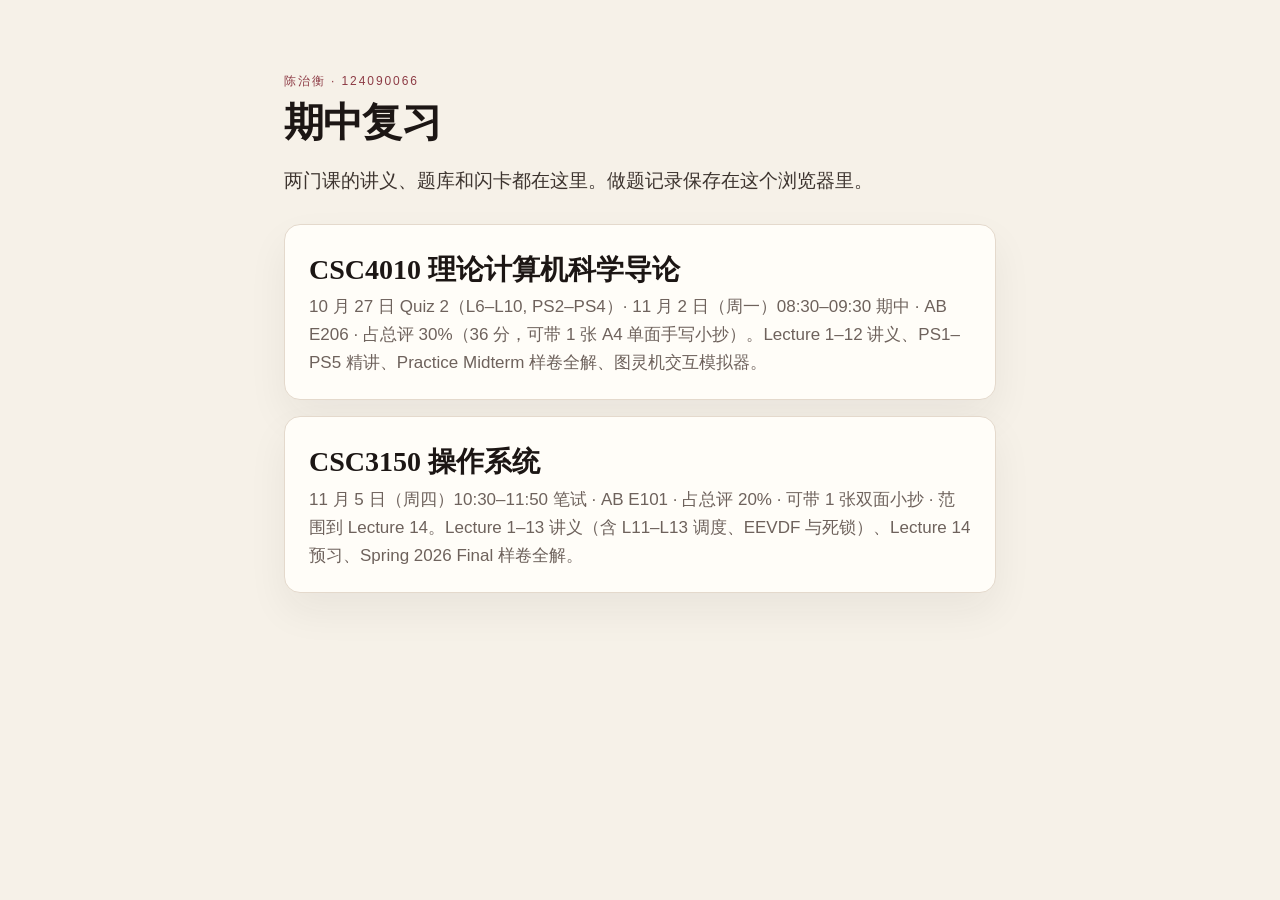
==== index.html @ 6d979951 "Midterm review site for CSC4010 and CSC3150 - CSC4010: Lecture 1-12 notes, PS1-PS5, Practice Midterm" ====
<!DOCTYPE html>
<html lang="zh-CN">
<head>
  <meta charset="utf-8">
  <meta name="viewport" content="width=device-width, initial-scale=1">
  <title>期中复习</title>
  <link rel="stylesheet" href="shared/site.css">
  <style>
    .hub { max-width: 760px; margin: 0 auto; padding: 72px 24px; }
    .hub h1 { font-size: 40px; }
    .hub .row { display: grid; gap: 16px; margin-top: 28px; }
    .hub a.card { display: block; text-decoration: none; padding: 22px 24px; }
    .hub a.card:hover { border-color: var(--ink); }
    .hub a.card b { display: block; font-family: var(--serif); font-size: 28px; }
    .hub a.card span { color: var(--muted); }
  </style>
</head>
<body>
  <main class="hub">
    <p class="kicker">陈治衡 · 124090066</p>
    <h1>期中复习</h1>
    <p class="lede">两门课的讲义、题库和闪卡都在这里。做题记录保存在这个浏览器里。</p>
    <div class="row">
      <a class="card" href="4010/"><b>CSC4010 理论计算机科学导论</b><span>10 月 27 日 Quiz 2（L6–L10, PS2–PS4）· 11 月 2 日（周一）08:30–09:30 期中 · AB E206 · 占总评 30%（36 分，可带 1 张 A4 单面手写小抄）。Lecture 1–12 讲义、PS1–PS5 精讲、Practice Midterm 样卷全解、图灵机交互模拟器。</span></a>
      <a class="card" href="3150/"><b>CSC3150 操作系统</b><span>11 月 5 日（周四）10:30–11:50 笔试 · AB E101 · 占总评 20% · 可带 1 张双面小抄 · 范围到 Lecture 14。Lecture 1–13 讲义（含 L11–L13 调度、EEVDF 与死锁）、Lecture 14 预习、Spring 2026 Final 样卷全解。</span></a>
    </div>
  </main>
</body>
</html>
---- shared/site.css ----
:root {
  --ink: #1c1614;
  --muted: #6e625c;
  --paper: #f6f1e8;
  --paper-2: #fffdf8;
  --line: #e4d9cc;
  --rail: #241c1a;
  --rail-2: #322824;
  --cream: #f3eee6;
  --wine: #8d3b45;
  --wine-soft: #f8ecec;
  --moss: #2c5c50;
  --moss-soft: #e6f1ed;
  --amber: #8a5a12;
  --amber-soft: #f8f1e2;
  --serif: "Iowan Old Style", Palatino, "Palatino Linotype", "Songti SC", "STSong", serif;
  --sans: "Avenir Next", "PingFang SC", "Hiragino Sans GB", "Noto Sans SC", sans-serif;
  --mono: "SF Mono", "IBM Plex Mono", ui-monospace, monospace;
  --shadow: 0 18px 40px rgba(36, 28, 26, 0.06);
}

* { box-sizing: border-box; }
html { scroll-behavior: smooth; }
body {
  margin: 0;
  color: var(--ink);
  background: var(--paper);
  font-family: var(--sans);
  font-size: 17px;
  line-height: 1.65;
}
button, input { font: inherit; }
a { color: inherit; }
.katex { font-size: 1.05em; }

.topbar {
  position: sticky;
  top: 0;
  z-index: 20;
  display: flex;
  align-items: center;
  gap: 18px;
  min-height: 64px;
  padding: 10px 22px;
  background: var(--rail);
  color: var(--cream);
}
.brand {
  display: flex;
  flex-direction: column;
  min-width: 180px;
}
.brand b {
  font-family: var(--serif);
  font-size: 18px;
  font-weight: 600;
  letter-spacing: 0.01em;
}
.brand span { color: #cbbfb6; font-size: 12px; letter-spacing: 0.04em; }
.brand a { color: #f2d2a2; }
.countdown {
  margin-left: auto;
  text-align: right;
}
.countdown strong {
  display: block;
  font-variant-numeric: tabular-nums;
  font-size: 18px;
  letter-spacing: 0.04em;
}
.countdown span { color: #cbbfb6; font-size: 12px; }
.seat {
  border: 1px solid rgba(243, 238, 230, 0.28);
  border-radius: 999px;
  padding: 6px 12px;
  font-size: 13px;
  letter-spacing: 0.04em;
}
.seat b { color: #f2d2a2; }

.shell { display: grid; grid-template-columns: 232px 1fr; min-height: calc(100vh - 64px); }
.nav {
  background: var(--rail);
  color: var(--cream);
  padding: 18px 12px 32px;
  position: sticky;
  top: 64px;
  height: calc(100vh - 64px);
  overflow: auto;
}
.nav a {
  display: block;
  text-decoration: none;
  border-radius: 10px;
  padding: 8px 12px;
  color: #e7ddd4;
  font-size: 15px;
}
.nav a small { display: block; color: #b5a69c; font-size: 12px; }
.nav a:hover { background: var(--rail-2); }
.nav a.active { background: #3a2d29; color: white; box-shadow: inset 3px 0 0 #e0a15a; }
.nav .group {
  margin: 16px 12px 6px;
  color: #b5a69c;
  font-size: 11px;
  letter-spacing: 0.14em;
  text-transform: uppercase;
}
.nav a.sub { padding-left: 22px; font-size: 14px; }

main { padding: 36px 48px 80px; max-width: 980px; }
.kicker {
  margin: 0 0 8px;
  color: var(--wine);
  font-size: 12px;
  letter-spacing: 0.16em;
  text-transform: uppercase;
}
h1, h2, h3 { font-family: var(--serif); font-weight: 600; letter-spacing: -0.02em; }
h1 { font-size: 42px; line-height: 1.15; margin: 0 0 12px; }
h2 { font-size: 28px; margin: 32px 0 10px; }
h3 { font-size: 20px; margin: 22px 0 8px; }
.lede { font-size: 19px; color: #3d342f; max-width: 68ch; }
.muted { color: var(--muted); }

.facts {
  display: grid;
  grid-template-columns: 1.3fr 0.7fr;
  gap: 16px;
  margin: 22px 0;
}
.card {
  background: var(--paper-2);
  border: 1px solid var(--line);
  border-radius: 16px;
  padding: 18px 18px 8px;
  box-shadow: var(--shadow);
}
.card dl { margin: 0; }
.card dt { color: var(--muted); font-size: 12px; letter-spacing: 0.08em; text-transform: uppercase; }
.card dd { margin: 2px 0 14px; font-size: 16px; }
.seat-card {
  background: var(--rail);
  color: var(--cream);
  display: flex;
  flex-direction: column;
  justify-content: space-between;
  min-height: 180px;
}
.seat-card .big {
  font-family: var(--serif);
  font-size: 64px;
  line-height: 0.9;
  margin: 8px 0;
}
.seat-card p { color: #d9cdc4; margin-top: 0; }

.timeline { list-style: none; margin: 8px 0 0; padding: 0; }
.timeline li {
  display: grid;
  grid-template-columns: 92px 1fr;
  gap: 14px;
  padding: 12px 0;
  border-top: 1px solid var(--line);
}
.timeline a { text-decoration: none; }
.timeline a:hover b { color: var(--wine); }
.tag {
  display: inline-block;
  border-radius: 999px;
  padding: 2px 8px;
  font-size: 12px;
  background: var(--moss-soft);
  color: var(--moss);
}
.tag.warn { background: var(--amber-soft); color: var(--amber); }
.tag.out { background: #eee; color: #777; }

.plan { display: grid; grid-template-columns: 1fr 1fr; gap: 10px; margin-top: 8px; }
.plan article {
  border: 1px solid var(--line);
  border-radius: 14px;
  padding: 12px 14px;
  background: var(--paper-2);
}
.plan b { display: block; font-family: var(--serif); }
.plan .today { border-color: #e0a15a; background: #fff8ee; }

.note h2 { margin-top: 8px; }
.note h3 { border-top: 1px solid var(--line); padding-top: 18px; }
.callout {
  border-radius: 14px;
  padding: 12px 14px;
  margin: 14px 0;
}
.callout.must { background: var(--moss-soft); }
.callout.trap { background: var(--wine-soft); }
.callout.ex { background: var(--amber-soft); }
.callout strong { font-family: var(--serif); }
.note ul { padding-left: 1.2em; }
.note li { margin: 4px 0; }
.formula {
  overflow-x: auto;
  padding: 4px 0 8px;
}

.toolbar { display: flex; flex-wrap: wrap; gap: 8px; margin: 14px 0 18px; }
.toolbar button, .btn {
  border: 1px solid var(--line);
  background: var(--paper-2);
  color: var(--ink);
  border-radius: 999px;
  padding: 7px 12px;
  cursor: pointer;
  text-decoration: none;
  display: inline-block;
}
.toolbar button.active, .btn.primary {
  background: var(--ink);
  color: var(--cream);
  border-color: var(--ink);
}
.btn.primary { padding: 10px 16px; }
.btn.ghost { background: transparent; }

.q {
  background: var(--paper-2);
  border: 1px solid var(--line);
  border-radius: 18px;
  padding: 20px;
  box-shadow: var(--shadow);
}
.q-meta { color: var(--muted); font-size: 13px; letter-spacing: 0.06em; }
.choices { display: flex; flex-direction: column; gap: 8px; margin: 14px 0; }
.choice {
  display: flex;
  gap: 10px;
  align-items: flex-start;
  border: 1px solid var(--line);
  border-radius: 12px;
  padding: 10px 12px;
  cursor: pointer;
  background: #fff;
}
.choice.good { border-color: var(--moss); background: var(--moss-soft); }
.choice.bad { border-color: var(--wine); background: var(--wine-soft); }
.why {
  border-top: 1px solid var(--line);
  margin-top: 8px;
  padding-top: 10px;
}
.q-nav { display: flex; justify-content: space-between; gap: 8px; margin-top: 14px; }
.dots { display: flex; flex-wrap: wrap; gap: 6px; margin: 8px 0 14px; }
.dots button {
  width: 28px; height: 28px; border-radius: 8px;
  border: 1px solid var(--line); background: white; cursor: pointer;
}
.dots button.on { outline: 2px solid var(--ink); }
.dots button.ok { background: var(--moss-soft); }
.dots button.no { background: var(--wine-soft); }

.cardface {
  min-height: 240px;
  border-radius: 18px;
  background: var(--paper-2);
  border: 1px solid var(--line);
  box-shadow: var(--shadow);
  padding: 28px;
  display: flex;
  align-items: center;
  justify-content: center;
  text-align: center;
  cursor: pointer;
}
.cardface .back { color: #3d342f; }
.card-actions { display: flex; gap: 8px; margin-top: 12px; }

.sheet {
  background: white;
  border: 1px solid var(--line);
  border-radius: 16px;
  padding: 22px 22px 8px;
}
.sheet-grid { columns: 2; column-gap: 28px; }
.sheet h3 { break-after: avoid; }
.sheet p, .sheet li { break-inside: avoid; }

.progress {
  height: 8px; background: #efe6da; border-radius: 99px; overflow: hidden; margin: 8px 0 16px;
}
.progress span { display: block; height: 100%; background: var(--moss); }

@media (max-width: 860px) {
  .shell { grid-template-columns: 1fr; }
  .nav { position: sticky; top: 64px; height: auto; display: flex; gap: 4px; overflow: auto; padding: 8px; }
  .nav .group { display: none; }
  .nav a { white-space: nowrap; }
  .nav a small { display: none; }
  main { padding: 22px 16px 64px; }
  h1 { font-size: 32px; }
  .facts, .plan, .sheet-grid { grid-template-columns: 1fr; columns: 1; }
  .topbar { flex-wrap: wrap; }
  .countdown { margin-left: 0; text-align: left; }
}

@media print {
  .topbar, .nav, .toolbar, .no-print { display: none !important; }
  body { background: white; }
  .shell { display: block; }
  main { max-width: none; padding: 0; }
  .sheet { border: none; box-shadow: none; }
}

/* --- shared engine additions --- */
.nav a.read::after { content: " ✓"; color: #9fc5b6; font-size: 12px; }
.sources { display: flex; flex-wrap: wrap; gap: 6px; align-items: center; color: var(--muted); font-size: 14px; }
.sources a {
  border: 1px solid var(--line); border-radius: 999px; padding: 2px 10px;
  background: var(--paper-2); text-decoration: none; font-size: 13px;
}
.sources a:hover { border-color: var(--ink); }
.toc {
  background: var(--paper-2); border: 1px solid var(--line); border-radius: 14px;
  padding: 12px 16px; margin: 16px 0 8px; font-size: 15px;
}
.toc b { font-family: var(--serif); }
.toc ol { margin: 6px 0 0; padding-left: 1.4em; columns: 2; column-gap: 24px; }
.toc a { text-decoration: none; }
.toc a:hover { color: var(--wine); }
.note h2 { border-top: 2px solid var(--ink); padding-top: 14px; margin-top: 36px; scroll-margin-top: 80px; }
.note h2:first-child { margin-top: 8px; }
.note h3 { scroll-margin-top: 80px; }
.note table, .sheet table {
  border-collapse: collapse; margin: 12px 0; font-size: 15px; background: var(--paper-2);
  display: block; overflow-x: auto; max-width: 100%;
}
.note th, .note td, .sheet th, .sheet td { border: 1px solid var(--line); padding: 6px 10px; text-align: left; vertical-align: top; }
.note th, .sheet th { background: #f1e9de; font-weight: 600; }
.note pre, .sheet pre {
  background: #2a211e; color: #f3eee6; border-radius: 12px; padding: 12px 14px;
  overflow-x: auto; font: 14px/1.5 var(--mono); white-space: pre;
}
.note code { font-family: var(--mono); font-size: 0.9em; background: #efe6da; border-radius: 5px; padding: 1px 5px; }
.note pre code { background: none; padding: 0; }
details.solve {
  border: 1px solid var(--line); border-left: 4px solid var(--amber); border-radius: 12px;
  background: var(--paper-2); margin: 12px 0; padding: 0 14px;
}
details.solve > summary { cursor: pointer; padding: 10px 0; font-weight: 600; }
details.solve > summary::marker { color: var(--amber); }
details.solve[open] > summary { border-bottom: 1px dashed var(--line); margin-bottom: 8px; }
details.solve > div { padding-bottom: 10px; }
.callout p:last-child { margin-bottom: 4px; }
.callout ul { margin: 6px 0; }
.q-body { font-size: 18px; margin: 10px 0 4px; }
.q-body p { margin: 6px 0; }
.toolbar select {
  border: 1px solid var(--line); background: var(--paper-2); border-radius: 999px; padding: 7px 12px; font: inherit;
}
.chapter-end { border-top: 1px solid var(--line); padding-top: 18px; margin-top: 36px; }
.cardface > div { max-width: 60ch; font-size: 19px; }
.cardface.flipped { background: #fbf6ee; border-color: #d9c7ad; }
.card-actions { align-items: center; }
.sheet h3 { margin-top: 14px; }
.tm-tape { display: flex; gap: 6px; overflow-x: auto; padding: 10px 4px 14px; }
.tm-cell {
  min-width: 54px; border: 1px solid var(--line); border-radius: 10px;
  background: white; padding: 6px 8px; text-align: center;
  display: flex; flex-direction: column; align-items: center; gap: 2px;
}
.tm-cell small { color: var(--muted); font-size: 11px; font-family: var(--mono); }
.tm-cell b { font-family: var(--mono); font-size: 20px; }
.tm-cell span { font-size: 11px; color: var(--wine); font-family: var(--mono); min-height: 15px; }
.tm-cell.active { border: 2px solid var(--wine); background: var(--wine-soft); }
tr.tm-hit td { background: var(--moss-soft); }
tr.tm-next td { background: var(--amber-soft); }
@media (max-width: 860px) { .toc ol { columns: 1; } }
@media print { .toc, .sources, .chapter-end { display: none !important; } details.solve { border: none; } }
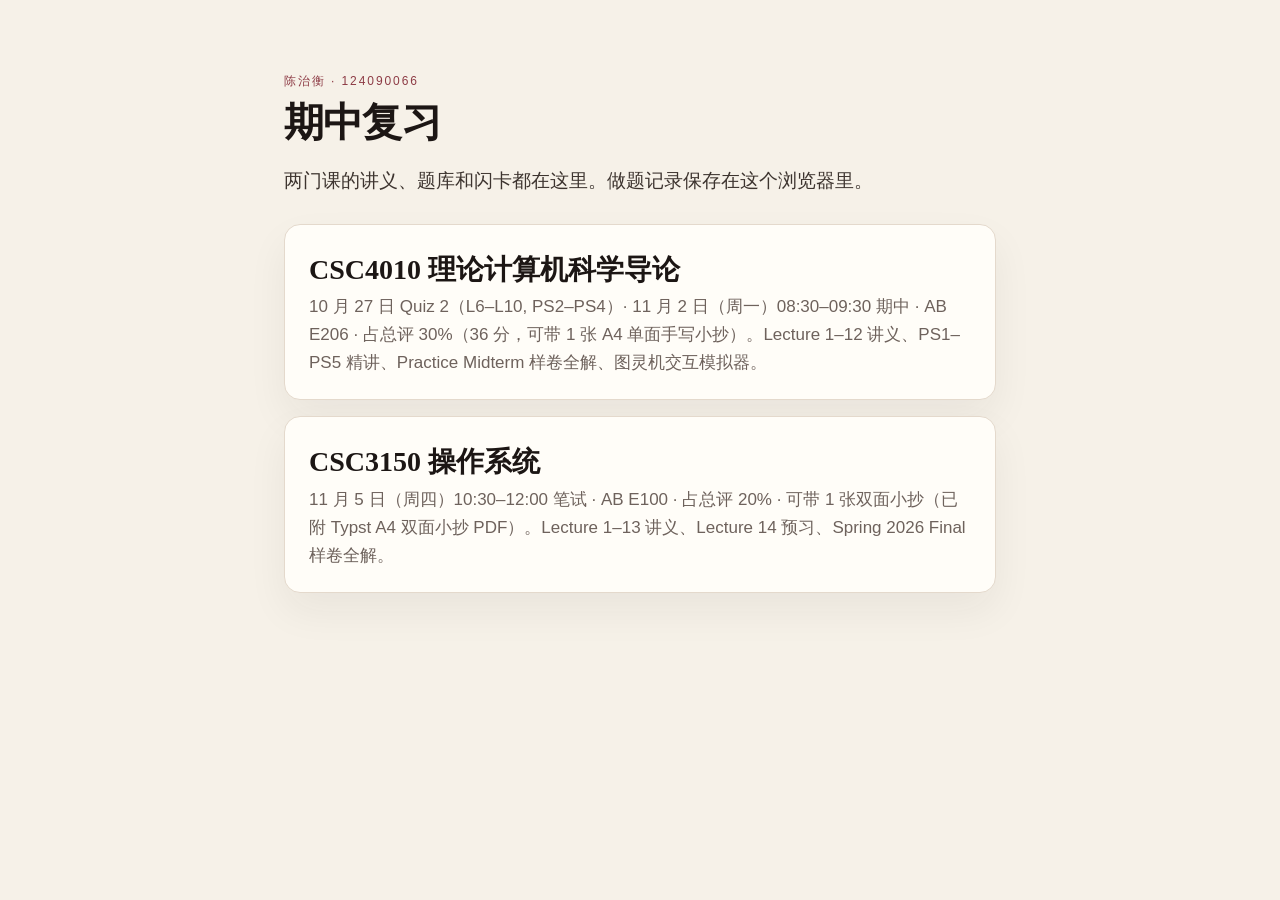
==== commit 8637ccbd: "Add CSC3150 Typst 2-page A4 midterm cheat sheet and update exam venue (AB E100) Co-authored-by: Curs" ====
--- a/index.html
+++ b/index.html
@@ -22,7 +22,7 @@
     <p class="lede">两门课的讲义、题库和闪卡都在这里。做题记录保存在这个浏览器里。</p>
     <div class="row">
       <a class="card" href="4010/"><b>CSC4010 理论计算机科学导论</b><span>10 月 27 日 Quiz 2（L6–L10, PS2–PS4）· 11 月 2 日（周一）08:30–09:30 期中 · AB E206 · 占总评 30%（36 分，可带 1 张 A4 单面手写小抄）。Lecture 1–12 讲义、PS1–PS5 精讲、Practice Midterm 样卷全解、图灵机交互模拟器。</span></a>
-      <a class="card" href="3150/"><b>CSC3150 操作系统</b><span>11 月 5 日（周四）10:30–11:50 笔试 · AB E101 · 占总评 20% · 可带 1 张双面小抄 · 范围到 Lecture 14。Lecture 1–13 讲义（含 L11–L13 调度、EEVDF 与死锁）、Lecture 14 预习、Spring 2026 Final 样卷全解。</span></a>
+      <a class="card" href="3150/"><b>CSC3150 操作系统</b><span>11 月 5 日（周四）10:30–12:00 笔试 · AB E100 · 占总评 20% · 可带 1 张双面小抄（已附 Typst A4 双面小抄 PDF）。Lecture 1–13 讲义、Lecture 14 预习、Spring 2026 Final 样卷全解。</span></a>
     </div>
   </main>
 </body>
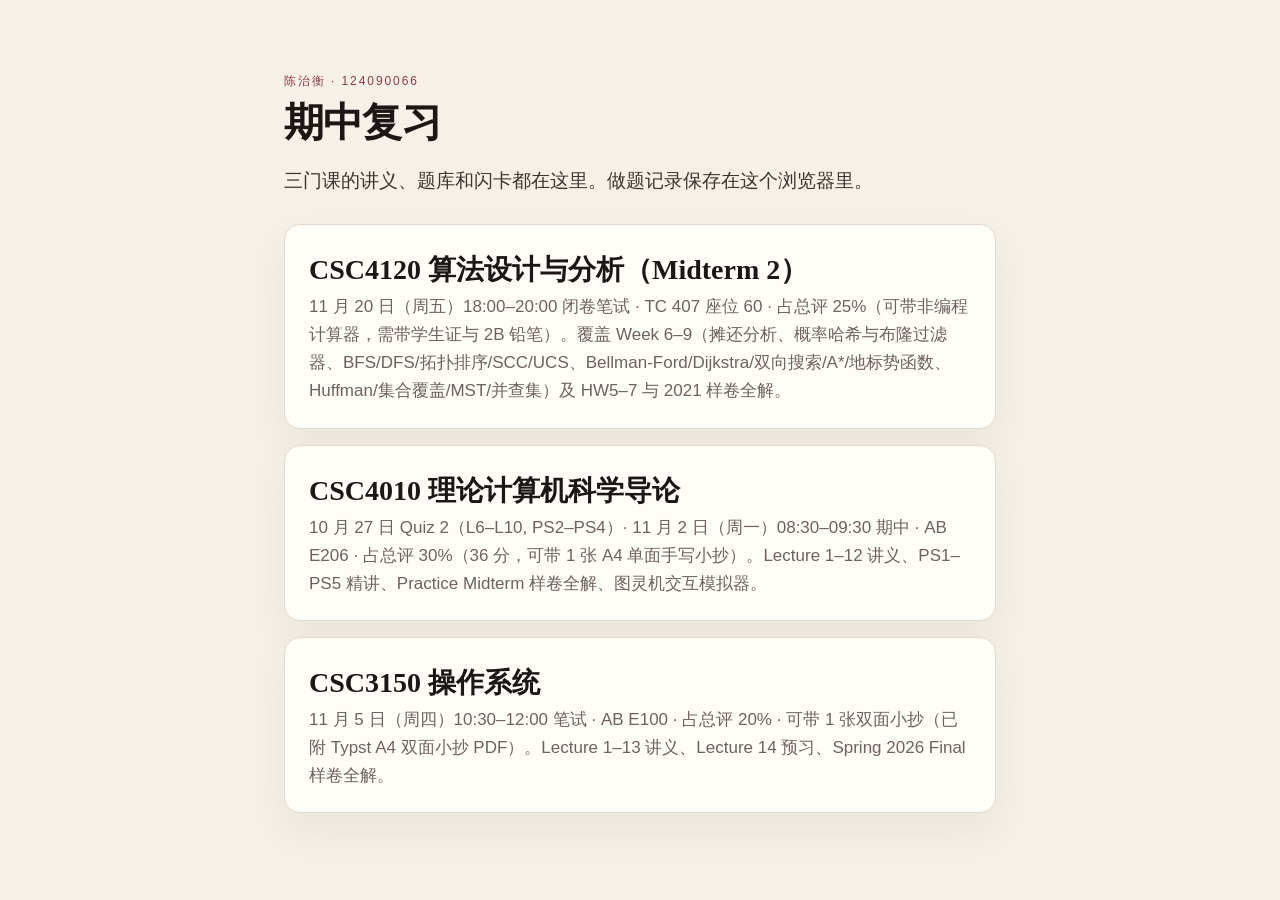
==== commit e53d9c3e: "Add CSC4120 Midterm 2 review site (Week 6-9 lectures, HW5-7, 2021 sample paper, and visualizers) Co-" ====
--- a/index.html
+++ b/index.html
@@ -19,8 +19,9 @@
   <main class="hub">
     <p class="kicker">陈治衡 · 124090066</p>
     <h1>期中复习</h1>
-    <p class="lede">两门课的讲义、题库和闪卡都在这里。做题记录保存在这个浏览器里。</p>
+    <p class="lede">三门课的讲义、题库和闪卡都在这里。做题记录保存在这个浏览器里。</p>
     <div class="row">
+      <a class="card" href="4120/"><b>CSC4120 算法设计与分析（Midterm 2）</b><span>11 月 20 日（周五）18:00–20:00 闭卷笔试 · TC 407 座位 60 · 占总评 25%（可带非编程计算器，需带学生证与 2B 铅笔）。覆盖 Week 6–9（摊还分析、概率哈希与布隆过滤器、BFS/DFS/拓扑排序/SCC/UCS、Bellman-Ford/Dijkstra/双向搜索/A*/地标势函数、Huffman/集合覆盖/MST/并查集）及 HW5–7 与 2021 样卷全解。</span></a>
       <a class="card" href="4010/"><b>CSC4010 理论计算机科学导论</b><span>10 月 27 日 Quiz 2（L6–L10, PS2–PS4）· 11 月 2 日（周一）08:30–09:30 期中 · AB E206 · 占总评 30%（36 分，可带 1 张 A4 单面手写小抄）。Lecture 1–12 讲义、PS1–PS5 精讲、Practice Midterm 样卷全解、图灵机交互模拟器。</span></a>
       <a class="card" href="3150/"><b>CSC3150 操作系统</b><span>11 月 5 日（周四）10:30–12:00 笔试 · AB E100 · 占总评 20% · 可带 1 张双面小抄（已附 Typst A4 双面小抄 PDF）。Lecture 1–13 讲义、Lecture 14 预习、Spring 2026 Final 样卷全解。</span></a>
     </div>
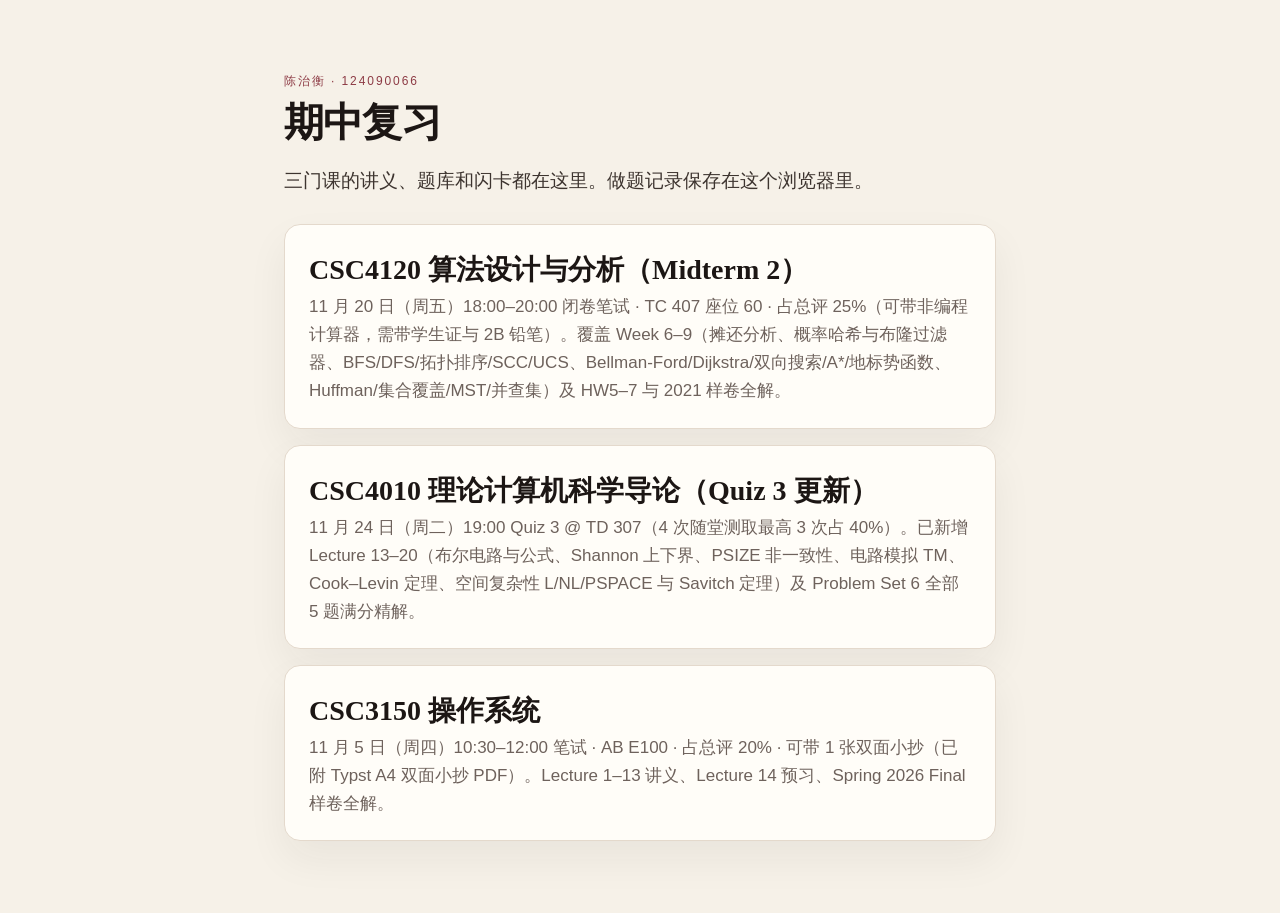
==== commit 8f673dfa: "Add CSC4010 Quiz 3 review materials (Lectures 13-18, Cook-Levin, Space Complexity, and PS6 solutions" ====
--- a/index.html
+++ b/index.html
@@ -22,7 +22,7 @@
     <p class="lede">三门课的讲义、题库和闪卡都在这里。做题记录保存在这个浏览器里。</p>
     <div class="row">
       <a class="card" href="4120/"><b>CSC4120 算法设计与分析（Midterm 2）</b><span>11 月 20 日（周五）18:00–20:00 闭卷笔试 · TC 407 座位 60 · 占总评 25%（可带非编程计算器，需带学生证与 2B 铅笔）。覆盖 Week 6–9（摊还分析、概率哈希与布隆过滤器、BFS/DFS/拓扑排序/SCC/UCS、Bellman-Ford/Dijkstra/双向搜索/A*/地标势函数、Huffman/集合覆盖/MST/并查集）及 HW5–7 与 2021 样卷全解。</span></a>
-      <a class="card" href="4010/"><b>CSC4010 理论计算机科学导论</b><span>10 月 27 日 Quiz 2（L6–L10, PS2–PS4）· 11 月 2 日（周一）08:30–09:30 期中 · AB E206 · 占总评 30%（36 分，可带 1 张 A4 单面手写小抄）。Lecture 1–12 讲义、PS1–PS5 精讲、Practice Midterm 样卷全解、图灵机交互模拟器。</span></a>
+      <a class="card" href="4010/"><b>CSC4010 理论计算机科学导论（Quiz 3 更新）</b><span>11 月 24 日（周二）19:00 Quiz 3 @ TD 307（4 次随堂测取最高 3 次占 40%）。已新增 Lecture 13–20（布尔电路与公式、Shannon 上下界、PSIZE 非一致性、电路模拟 TM、Cook–Levin 定理、空间复杂性 L/NL/PSPACE 与 Savitch 定理）及 Problem Set 6 全部 5 题满分精解。</span></a>
       <a class="card" href="3150/"><b>CSC3150 操作系统</b><span>11 月 5 日（周四）10:30–12:00 笔试 · AB E100 · 占总评 20% · 可带 1 张双面小抄（已附 Typst A4 双面小抄 PDF）。Lecture 1–13 讲义、Lecture 14 预习、Spring 2026 Final 样卷全解。</span></a>
     </div>
   </main>
